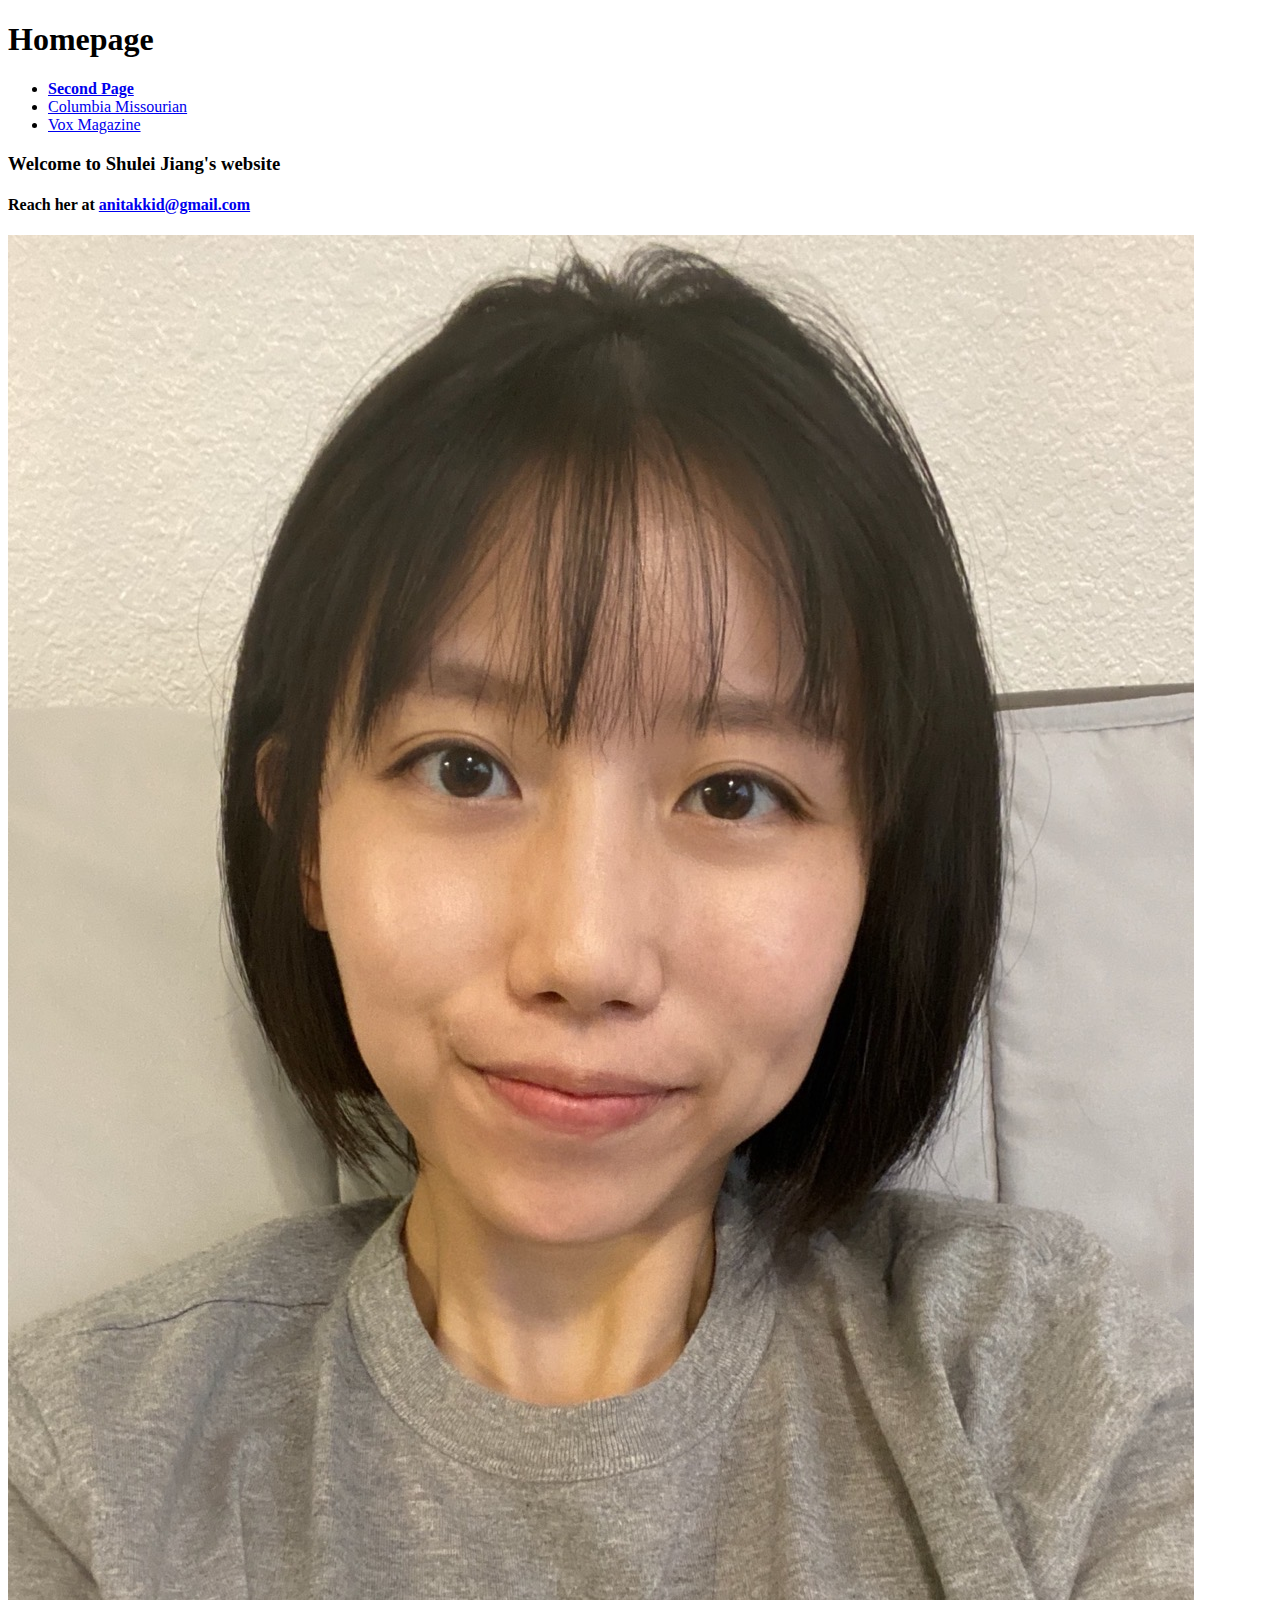
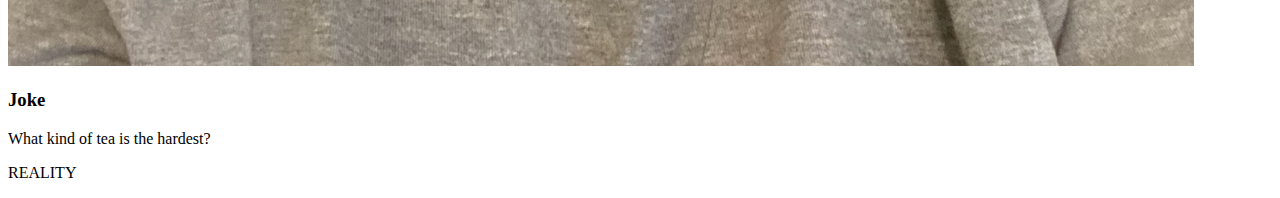
==== old-index.html @ 17078f2f "style change" ====
<!DOCTYPE html>

<html lang="en">
<head>
  <meta charset="utf-8">

  <title>Shulei's website</title>
  <meta name="description" content="Shulei Jiang's website.">
  <meta name="author" content="Shulei Jiang">
  <meta name="keywords" content="Shulei Jiang"/>

</head>

<body>

  <h1>Homepage</h1>

  <nav>
    <ul>
      <li><a href="second-page.html"><strong>Second Page</strong></a></li>
      <li><a href="https://www.columbiamissourian.com/">Columbia Missourian</a></li>
      <li><a href="https://www.voxmagazine.com/">Vox Magazine</a></li>
    </ul>
  </nav>


  <h3>Welcome to Shulei Jiang's website</h3>
  <h4>Reach her at <a href="mailto:anitakkid@gmail.com">anitakkid@gmail.com</a></h4>
  <a href="mailto:anitakkid@gmail.com">
    <img src="pic1.JPG" alt="Selfie of Shulei.">
  </a>

<section>
  <h3>Joke</h3>
  <p>What kind of tea is the hardest?</p>
  <p>REALITY</p>
</section>





</body>


</html>
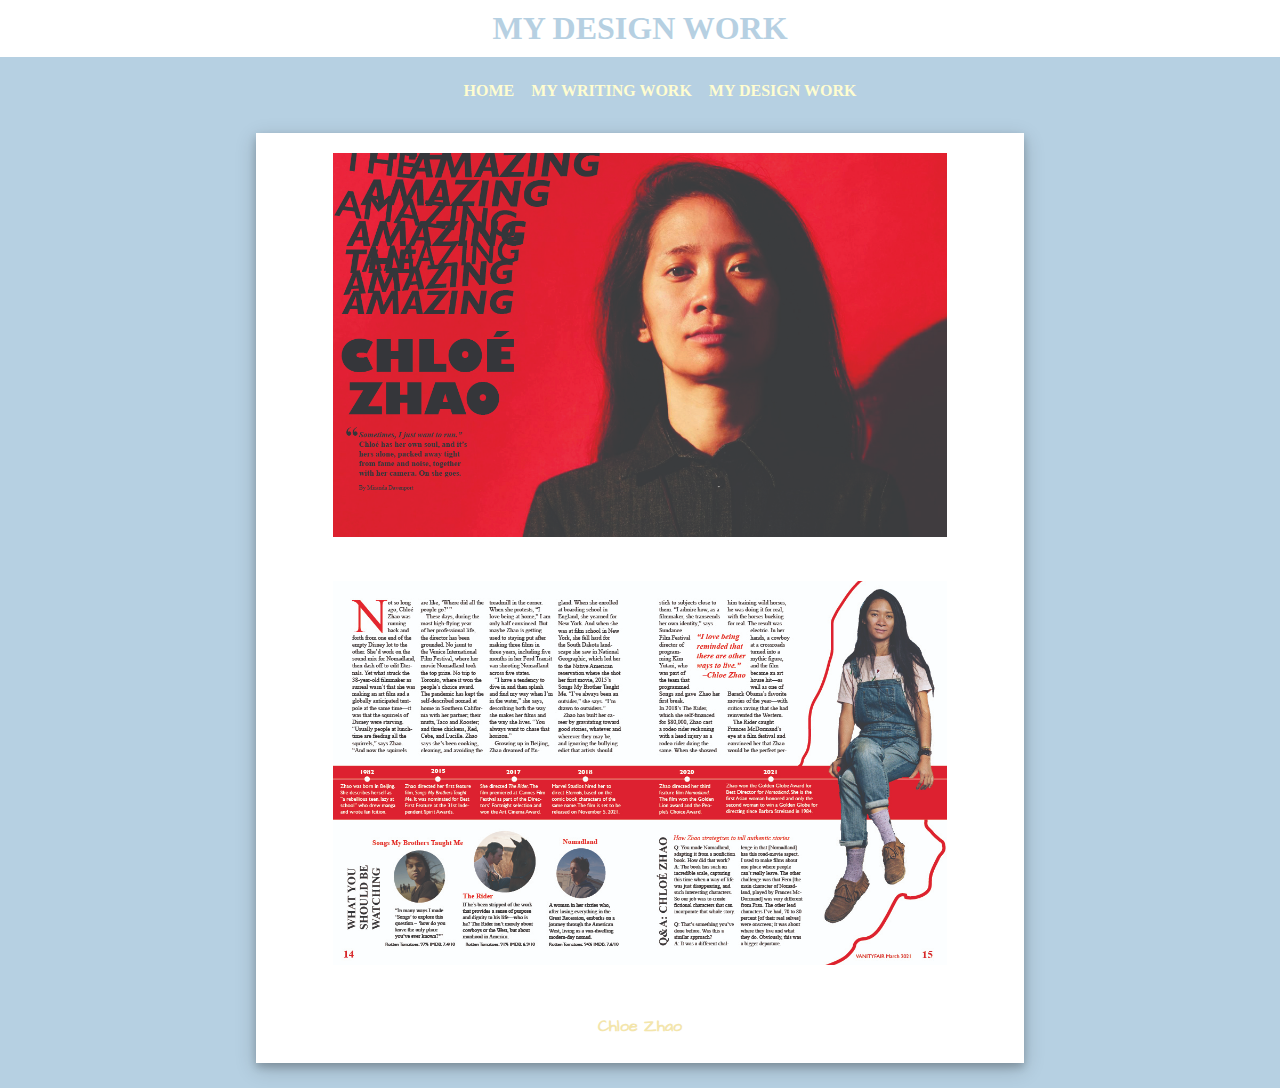
==== commit d2a06099: "c" ====
--- a/old-index.html
+++ b/old-index.html
@@ -1,3 +1,4 @@
+
 <!DOCTYPE html>
 
 <html lang="en">
@@ -8,39 +9,37 @@
   <meta name="description" content="Shulei Jiang's website.">
   <meta name="author" content="Shulei Jiang">
   <meta name="keywords" content="Shulei Jiang"/>
+  <link rel="preconnect" href="https://fonts.googleapis.com">
+<link rel="preconnect" href="https://fonts.gstatic.com" crossorigin>
+<link href="https://fonts.googleapis.com/css2?family=Architects+Daughter&family=Playfair+Display:ital,wght@1,900&family=Roboto:wght@700&display=swap" rel="stylesheet">
+
+  <link rel= "stylesheet" href="myStyles.css">
 
 </head>
 
 <body>
-
-  <h1>Homepage</h1>
-
+  <h1>My Design Work</h1>
   <nav>
-    <ul>
-      <li><a href="second-page.html"><strong>Second Page</strong></a></li>
-      <li><a href="https://www.columbiamissourian.com/">Columbia Missourian</a></li>
-      <li><a href="https://www.voxmagazine.com/">Vox Magazine</a></li>
+    <ul id="menu_nav">
+      <li><a href="index.html"><strong>Home</strong></a></li>
+      <li><a href="second-page.html">My Writing Work</a></li>
+      <li><a href="old-index.html">My Design Work</a></li>
     </ul>
+    <button id="menu_trigger">Menu</button>
   </nav>
 
-
-  <h3>Welcome to Shulei Jiang's website</h3>
-  <h4>Reach her at <a href="mailto:anitakkid@gmail.com">anitakkid@gmail.com</a></h4>
-  <a href="mailto:anitakkid@gmail.com">
-    <img src="pic1.JPG" alt="Selfie of Shulei.">
-  </a>
-
-<section>
-  <h3>Joke</h3>
-  <p>What kind of tea is the hardest?</p>
-  <p>REALITY</p>
-</section>
-
-
-
+  <div class="design_track">
+    <a target="_blank" href="zhao1.jpg">
+      <img class="design" src="zhao1.jpg" alt="zhao">
+    </a>
+    <a target="_blank" href="zhao2.jpg">
+      <img class="design" src="zhao2.jpg" alt="zhao">
+    </a>
+  <div class="container">
+  <p>Chloe Zhao</p>
+  </div>
+  </div>
 
 
 </body>
-
-
 </html>
--- a/myStyles.css
+++ b/myStyles.css
@@ -0,0 +1,188 @@
+body{
+  background: #B6D0E2;
+  text-align: center;
+  margin: 0;
+  padding: 0;
+
+}
+
+nav {
+  /*background: white;
+  border: 1px solid;
+  border-color: white;*/
+}
+
+li {
+    margin: 2px;
+    padding: 6.5px;
+  }
+
+/* {
+  margin:auto;
+  display:block;
+  width:400px;
+}*/
+
+ul {
+  list-style-type: none;
+  display: flex;
+  justify-content: center;
+}
+
+/*li {
+  margin: 2px;
+  padding: 40px;
+  border: 1px dotted yellow;
+}*/
+
+a {
+  text-decoration: none;
+  font-weight: 900;
+  color:#FFFDD0;
+  text-transform: uppercase;
+}
+
+a:hover {
+  color: white;
+  font-family: 'Playfair Display', serif;
+  font-weight: normal;
+  text-transform: uppercase;
+}
+
+
+h1 {
+  color:#B6D0E2;
+  font-family: 'sans-serif';
+  text-transform: uppercase;
+  font-weight: 900;
+  background: white;
+  border: 10px solid;
+  border-color: white;
+  margin: 0;
+  padding: 0;
+}
+
+h2 {
+  color: #FFF5EE;
+  font-style: italic;
+  font-family: 'Playfair Display', serif;
+  font-weight: 400;
+}
+
+p,h3 {
+  color: #F3E5AB;
+  font-family: 'Architects Daughter', cursive;
+  font-weight: 900;
+  text-align: center;
+
+}
+
+h4 {
+  color:#FFF5EE;
+}
+
+img {
+  width:50%;
+  max-width:300px;
+  margin:20px;
+  border: 0;
+
+}
+#menu_trigger {
+  display: none;
+}
+
+@media (max-width:600px){
+  ul {
+    list-style-type: none;
+    justify-content: center;
+
+  }
+  li {
+    margin: 2px;
+    padding: 6.5px;
+  }
+  #menu_trigger {
+    display: block;
+    position: absolute;
+    top: 10px;
+    right: 10px;
+  }
+  #menu_nav {
+    display: none;
+  }
+}
+
+
+div.gallery {
+  height: 30%;
+  weight: 30%;
+}
+
+div.gallery:hover {
+  border: 1px solid #777;
+}
+
+div.gallery img {
+  width: 80%;
+  height: auto;
+  /* min-height: 200px; */
+}
+
+div.text {
+  padding: 15px;
+  text-align: center;
+  color: white;
+  font-family: 'sans-serif';
+  font-weight: 900;
+}
+
+* {
+  box-sizing: border-box;
+}
+
+.responsive {
+  padding: 0 6px;
+  float: left;
+  width: 33.3333333333%;
+}
+
+/* @media only screen and (max-width: 700px) {
+  .responsive {
+    width: 49.99999%;
+    margin: 6px 0;
+  }
+} */
+
+@media only screen and (max-width: 700px) {
+  .responsive {
+    width: 100%;
+  }
+}
+.clearfix:after {
+  content: "";
+  display: table;
+  clear: both;
+}
+div.design_track {
+  width: 60%;
+  max-width: 800px;
+  background-color: white;
+  box-shadow: 0 4px 8px 0 rgba(0, 0, 0, 0.2), 0 6px 20px 0 rgba(0, 0, 0, 0.19);
+  margin-bottom: 25px;
+  margin-left: auto;
+  margin-right: auto;
+  margin-top: 25px;
+
+}
+
+div.container {
+  text-align: center;
+  padding: 10px 20px;
+}
+
+img.design {
+  width: 80%;
+  max-width: 800px;
+
+}
